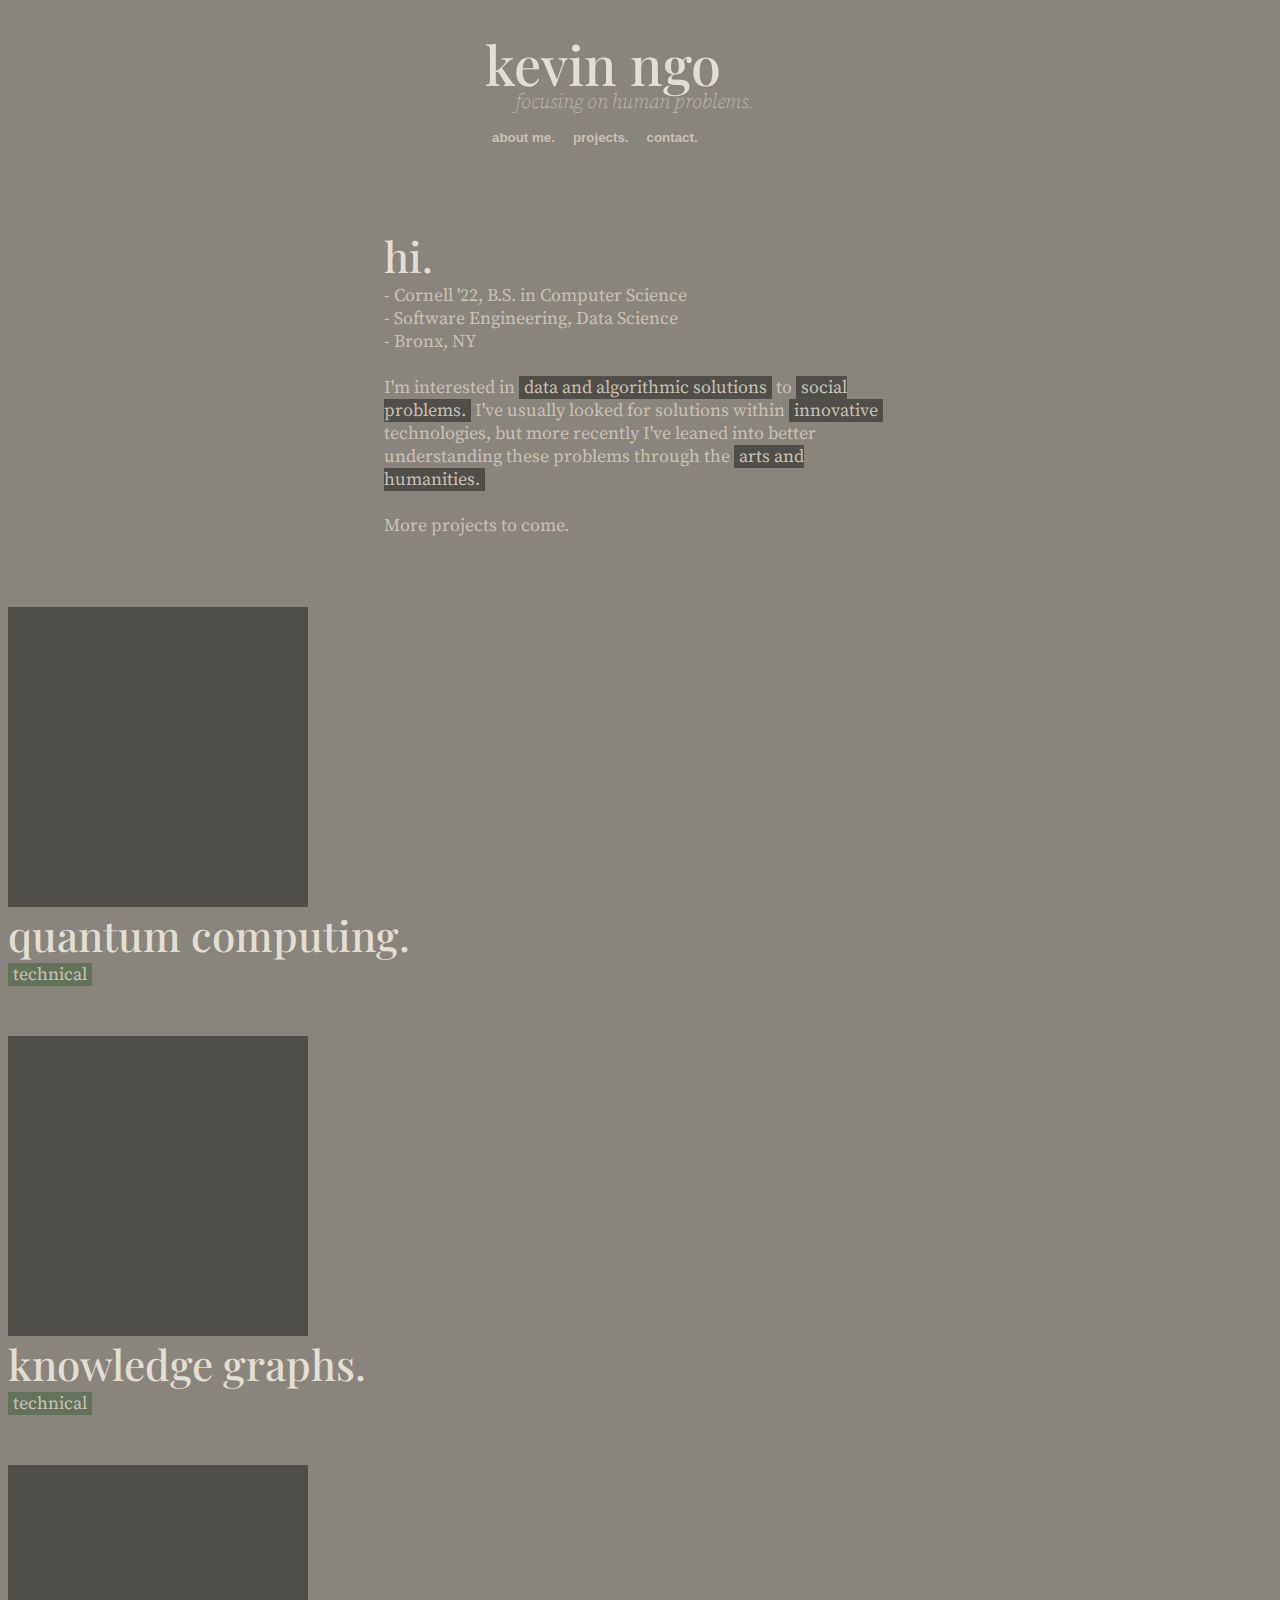
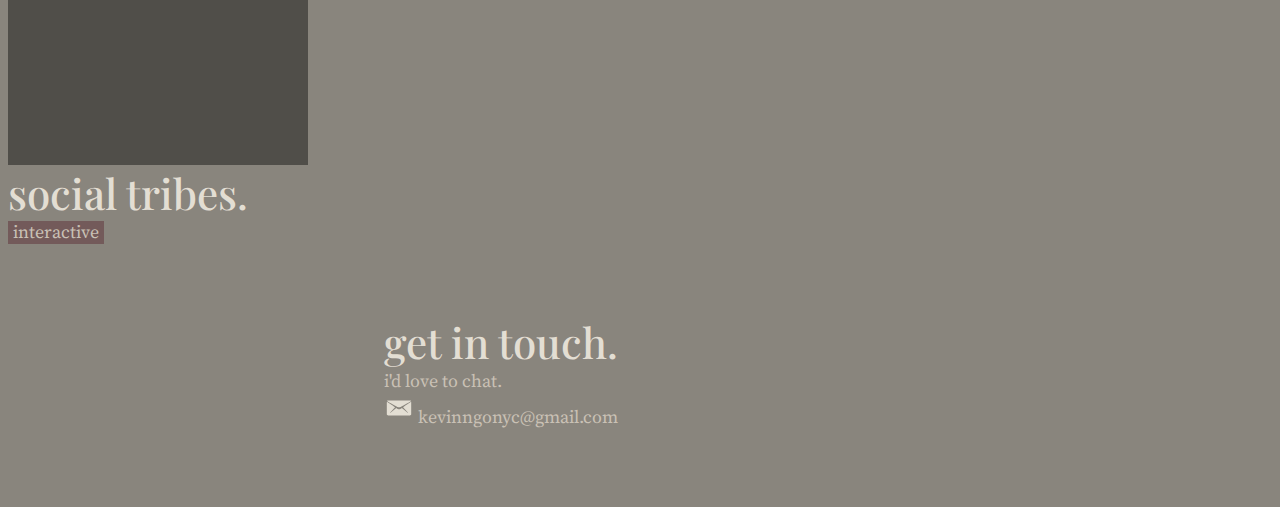
==== index.html @ d36258da "formatting" ====
<!DOCTYPE html>
<html>

<head>
  <title>kevin ngo</title>

  <link rel="apple-touch-icon" sizes="180x180" href="icons/apple-touch-icon.png">
  <link rel="icon" type="image/png" sizes="32x32" href="icons/favicon-32x32.png">
  <link rel="icon" type="image/png" sizes="16x16" href="icons/favicon-16x16.png">
  <link rel="manifest" href="site.webmanifest">
  <link rel="mask-icon" href="icons/safari-pinned-tab.svg" color="#5bbad5">
  <meta name="msapplication-TileColor" content="#da532c">
  <meta name="theme-color" content="#ffffff">
  <meta name="viewport" content="width=device-width, initial-scale=1">

  <link href="https://cdn.jsdelivr.net/npm/bootstrap@5.1.3/dist/css/bootstrap.min.css" rel="stylesheet" integrity="sha384-1BmE4kWBq78iYhFldvKuhfTAU6auU8tT94WrHftjDbrCEXSU1oBoqyl2QvZ6jIW3" crossorigin="anonymous">
  <link rel="stylesheet" href="css/style.css">
  

  <style>
    body {
      background-color: var(--bg-color);
      color: var(--body-color);
      font-family:body;
      font-size:18px;
    }

    #heading {
      font-family:heading;
      color: var(--heading-color);
      font-size:54px;
    }

    #subheading {
      font-family:subheading;
      color: var(--subheading-color);
      font-size:20px;
      position:relative;
      top:-10px;
      left:30px;
    }

    .title {
      font-family:heading;
      color: var(--heading-color);
      font-size:42px;
    }

    .nav-button {
      background-color: var(--bg-color);
      color: var(--body-color);
      padding:0px 7px;
      border:none;
      font-weight:bold;
    }

    .nav-button:hover {
      background-color: var(--body-color);
      color: var(--bg-color);
      border:none;
    }

    .home {
      margin:auto;
      width:310px;
      height:180px;
      padding: 20px;
    }

    .content {
      padding-left: 30px;
      padding-right: 30px;
      padding-bottom: 70px;
    }

    .emphasis {
      background-color: var(--shadow-color);
      padding: 0px 5px;
    }

    .technical {
      background-color: #63735a;
      padding: 0px 5px;
    }

    .interactive {
      background-color: #735a5a;
      padding: 0px 5px;
    }

    .project-img {
      height: 300px;
      width: 300px;
      background-color: var(--shadow-color);
    }

    .projects {
      padding-bottom: 20px;
    }

    .project {
      padding-bottom:50px;
    }

    @media screen and (min-width: 550px) {
      .content {
        margin:auto;
        width:512px;
      }
    }
  </style>
</head>

<body>
  <div class="home">
    <div id="heading"> kevin ngo </div>
    <div id="subheading">focusing on human problems.</div>
    <div>
      <button class="nav-button">about me.</button>
      <button class="nav-button">projects.</button>
      <button class="nav-button">contact.
    </div>
  </div>
  <div class="nav">
    
  </div>
  
  
  <div class="content">
    <div class="title">hi.</div>
    <div> 
      - Cornell '22, B.S. in Computer Science <br>
      - Software Engineering, Data Science <br>
      - Bronx, NY<br> <br>
      I'm interested in <span class="emphasis">data and algorithmic solutions</span> to 
      <span class="emphasis">social problems.</span> I've usually looked for solutions
      within <span class="emphasis">innovative</span> technologies, 
      but more recently I've leaned into better understanding these problems 
      through the <span class="emphasis">arts and humanities.</span> <br><br>
      More projects to come.<br>
    </div>
    </div>
  </div>

  <div class="container projects">
    <div class="row">
      <div class="col"> 
        <div class="project">
          <div class="project-img"></div>
          <div class="title">quantum computing.</div>
          <span class="technical">technical</span>
        </div>
      </div>
      <div class="col"> 
        <div class="project">
          <div class="project-img"></div>
          <div class="title">knowledge graphs.</div>
          <span class="technical">technical</span>
        </div>
      </div>
      <div class="col"> 
        <div class="project">
          <div class="project-img"></div>
          <div class="title">social tribes.</div>
          <span class="interactive">interactive</span>
        </div>
      </div>
    </div>
  </div>

  <div class="content">
    <div class="title">get in touch.</div>
    <div> 
      i'd love to chat. <br>
      <div class="email">
        <image width="30" height="30" src="icons/email_icon.svg"/>
        kevinngonyc@gmail.com
      </div>
    </div>
  </div>
  </div>  
</body>
</html>
---- css/style.css ----
:root{
  --heading-color: #E3DED3;
  --subheading-color: #D7D1C1;
  --body-color: #C9C1B5;
  --bg-color: #89857D;
  --shadow-color: #504E49;
}

@font-face {
  font-family: 'heading';
  src: url("./fonts/PlayfairDisplay-Medium.ttf");
}

@font-face {
  font-family: 'subheading';
  src: url("./fonts/SourceSerifPro-ExtraLightItalic.ttf");
}

@font-face {
  font-family: 'body';
  font-weight: bold;
  src: url("./fonts/SourceSerifPro-SemiBold.ttf");
}

@font-face {
  font-family: 'body';
  src: url("./fonts/SourceSerifPro-Regular.ttf");
}
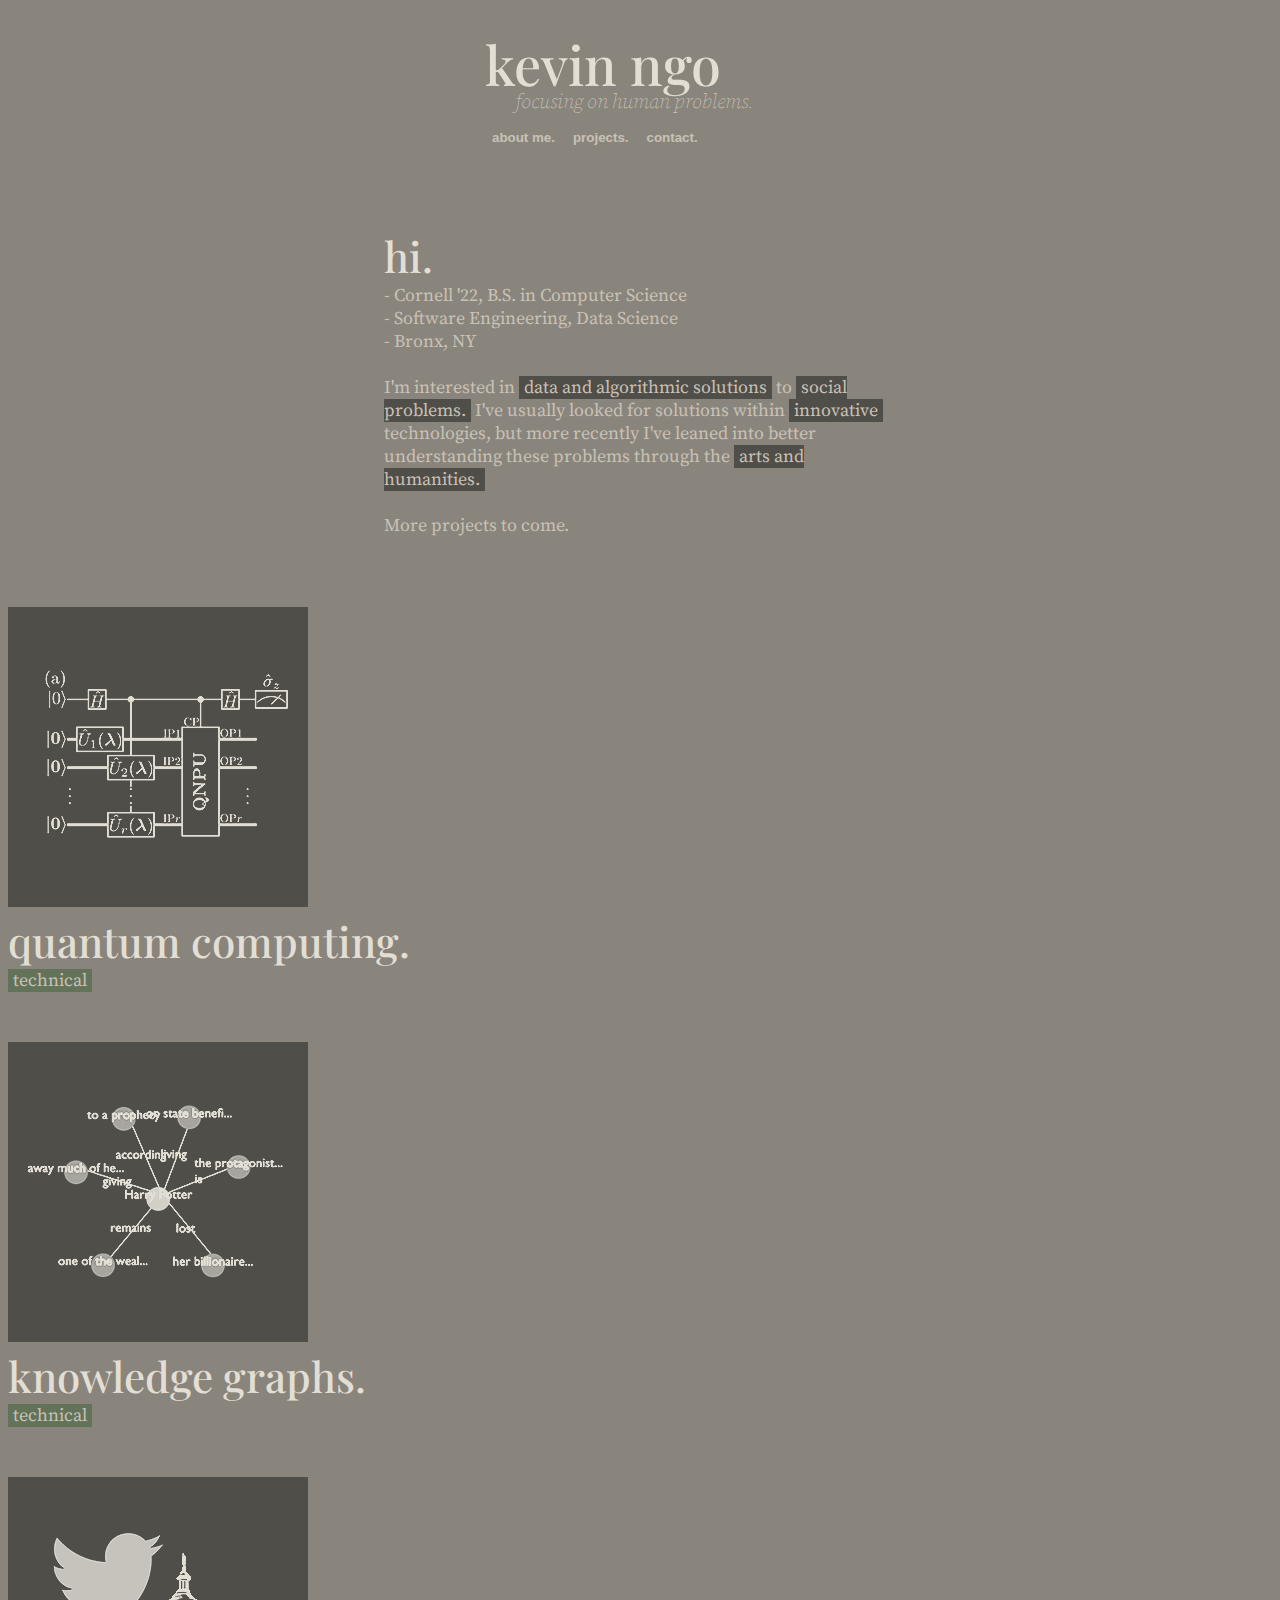
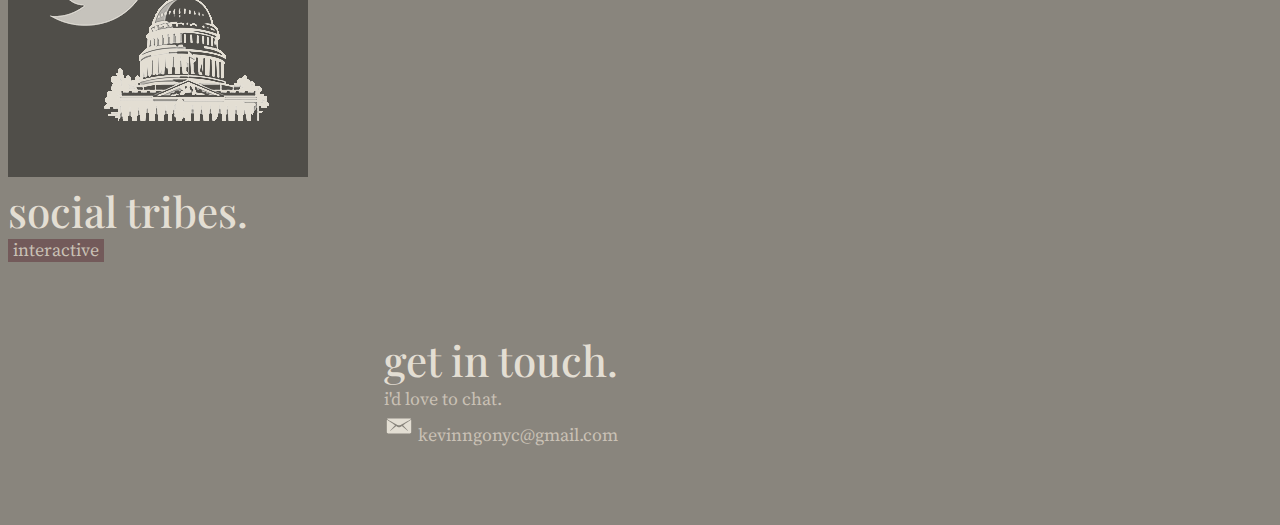
==== commit d6034f16: "images" ====
--- a/index.html
+++ b/index.html
@@ -100,6 +100,7 @@
 
     .project {
       padding-bottom:50px;
+      cursor:pointer;
     }
 
     @media screen and (min-width: 550px) {
@@ -145,22 +146,22 @@
   <div class="container projects">
     <div class="row">
       <div class="col"> 
-        <div class="project">
-          <div class="project-img"></div>
+        <div class="project" onclick="window.location='projects/qc/pde.html'">
+          <img class="project-img" src="project-imgs/qc.png"></img>
           <div class="title">quantum computing.</div>
           <span class="technical">technical</span>
         </div>
       </div>
       <div class="col"> 
-        <div class="project">
-          <div class="project-img"></div>
+        <div class="project" onclick="window.location='projects/knowledge-graphs/writeup.html'">
+          <img class="project-img" src="project-imgs/kg.png"></img>
           <div class="title">knowledge graphs.</div>
           <span class="technical">technical</span>
         </div>
       </div>
       <div class="col"> 
-        <div class="project">
-          <div class="project-img"></div>
+        <div class="project" onclick="window.location='projects/social-tribes/home.html'">
+          <img class="project-img" src="project-imgs/st.png"></img>
           <div class="title">social tribes.</div>
           <span class="interactive">interactive</span>
         </div>
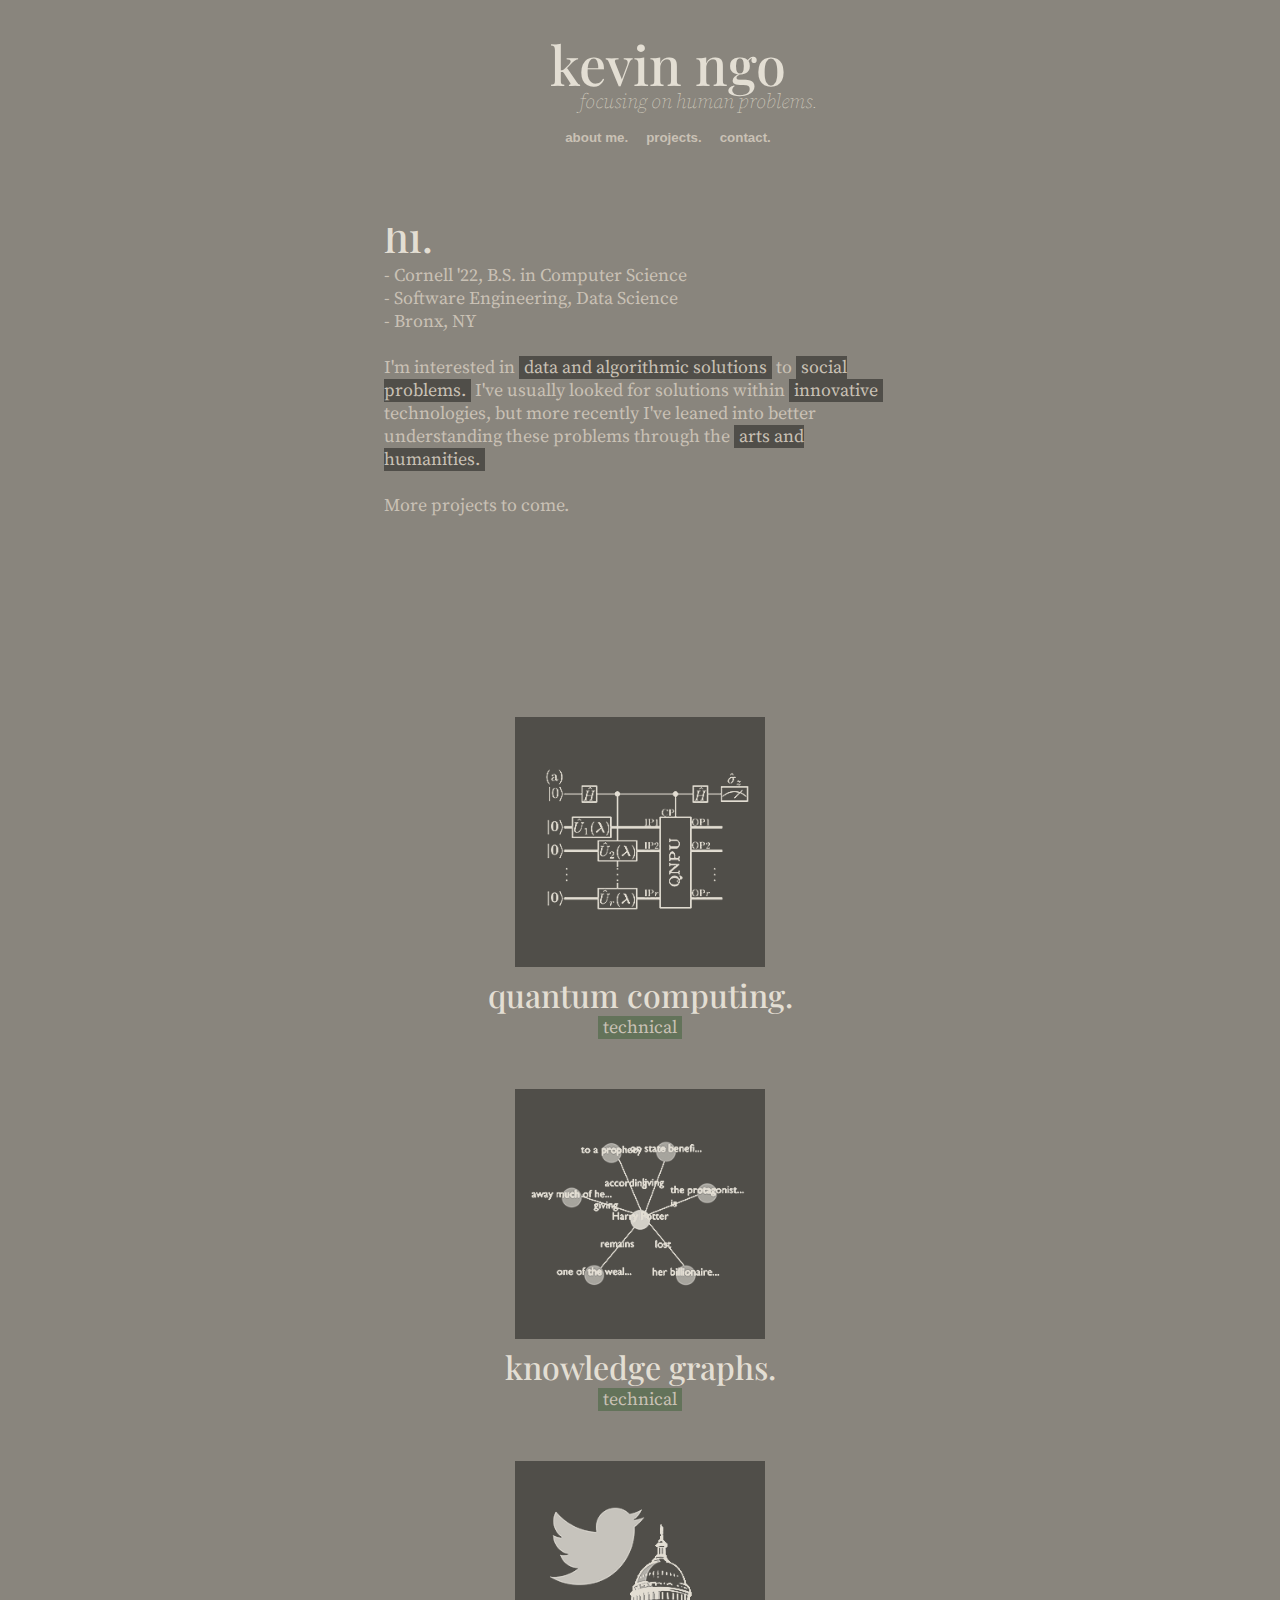
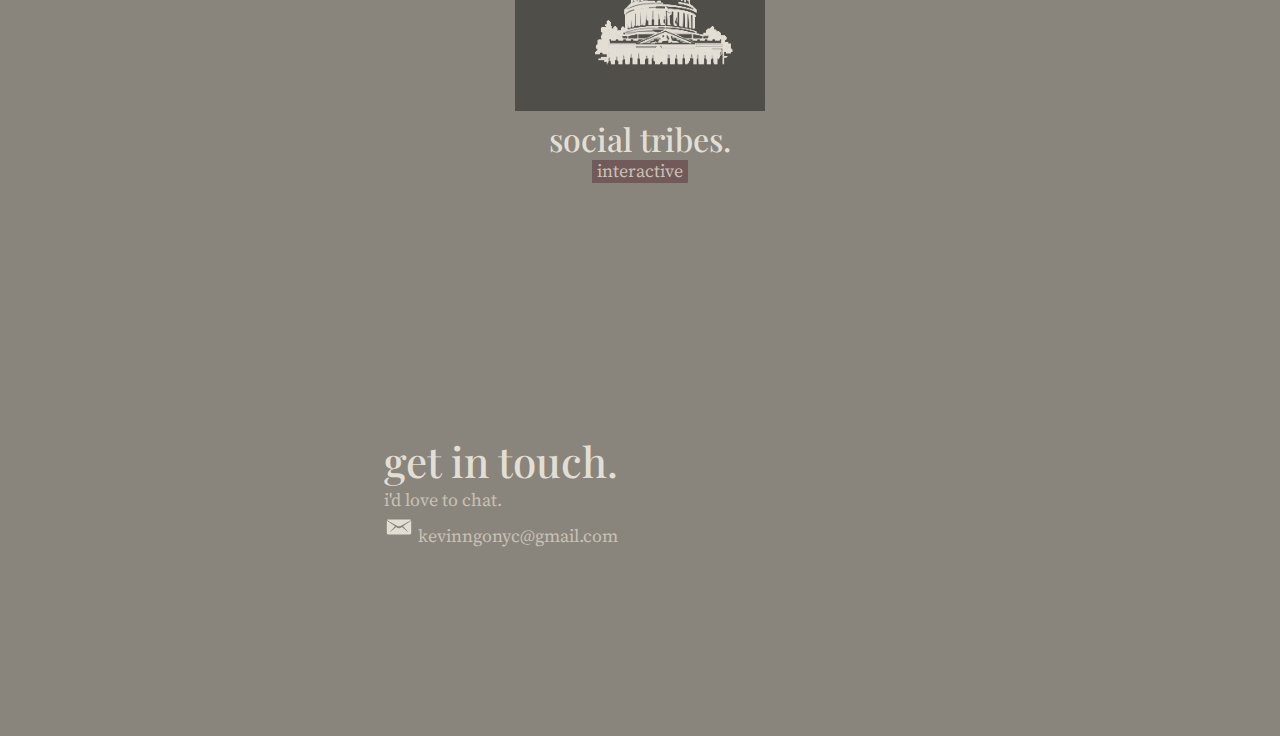
==== commit e338460e: "button scrolling" ====
--- a/index.html
+++ b/index.html
@@ -46,6 +46,12 @@
       font-size:42px;
     }
 
+    .project-title {
+      font-family:heading;
+      color: var(--heading-color);
+      font-size:32px;
+    }
+
     .nav-button {
       background-color: var(--bg-color);
       color: var(--body-color);
@@ -61,16 +67,18 @@
     }
 
     .home {
-      margin:auto;
-      width:310px;
+      text-align:center;
+      width:100%;
       height:180px;
       padding: 20px;
+      position:fixed;
+      background-color: var(--bg-color);
     }
 
     .content {
       padding-left: 30px;
       padding-right: 30px;
-      padding-bottom: 70px;
+      padding-top: 200px;
     }
 
     .emphasis {
@@ -89,18 +97,23 @@
     }
 
     .project-img {
-      height: 300px;
-      width: 300px;
+      height: 250px;
+      width: 250px;
       background-color: var(--shadow-color);
     }
 
     .projects {
-      padding-bottom: 20px;
+      padding-top: 200px;
     }
 
     .project {
+      cursor:pointer;
+      text-align:center;
       padding-bottom:50px;
-      cursor:pointer;
+    }
+
+    #contact {
+      padding-bottom:180px;
     }
 
     @media screen and (min-width: 550px) {
@@ -117,9 +130,9 @@
     <div id="heading"> kevin ngo </div>
     <div id="subheading">focusing on human problems.</div>
     <div>
-      <button class="nav-button">about me.</button>
-      <button class="nav-button">projects.</button>
-      <button class="nav-button">contact.
+      <button class="nav-button" onclick="document.getElementById('aboutme').scrollIntoView();">about me.</button>
+      <button class="nav-button" onclick="document.getElementById('projects').scrollIntoView();">projects.</button>
+      <button class="nav-button" onclick="document.getElementById('contact').scrollIntoView();">contact.
     </div>
   </div>
   <div class="nav">
@@ -127,7 +140,7 @@
   </div>
   
   
-  <div class="content">
+  <div class="content" id="aboutme">
     <div class="title">hi.</div>
     <div> 
       - Cornell '22, B.S. in Computer Science <br>
@@ -143,33 +156,33 @@
     </div>
   </div>
 
-  <div class="container projects">
+  <div class="container projects" id="projects">
     <div class="row">
       <div class="col"> 
         <div class="project" onclick="window.location='projects/qc/pde.html'">
           <img class="project-img" src="project-imgs/qc.png"></img>
-          <div class="title">quantum computing.</div>
+          <div class="project-title">quantum computing.</div>
           <span class="technical">technical</span>
         </div>
       </div>
       <div class="col"> 
         <div class="project" onclick="window.location='projects/knowledge-graphs/writeup.html'">
           <img class="project-img" src="project-imgs/kg.png"></img>
-          <div class="title">knowledge graphs.</div>
+          <div class="project-title">knowledge graphs.</div>
           <span class="technical">technical</span>
         </div>
       </div>
       <div class="col"> 
         <div class="project" onclick="window.location='projects/social-tribes/home.html'">
           <img class="project-img" src="project-imgs/st.png"></img>
-          <div class="title">social tribes.</div>
+          <div class="project-title">social tribes.</div>
           <span class="interactive">interactive</span>
         </div>
       </div>
     </div>
   </div>
 
-  <div class="content">
+  <div class="content" id="contact">
     <div class="title">get in touch.</div>
     <div> 
       i'd love to chat. <br>
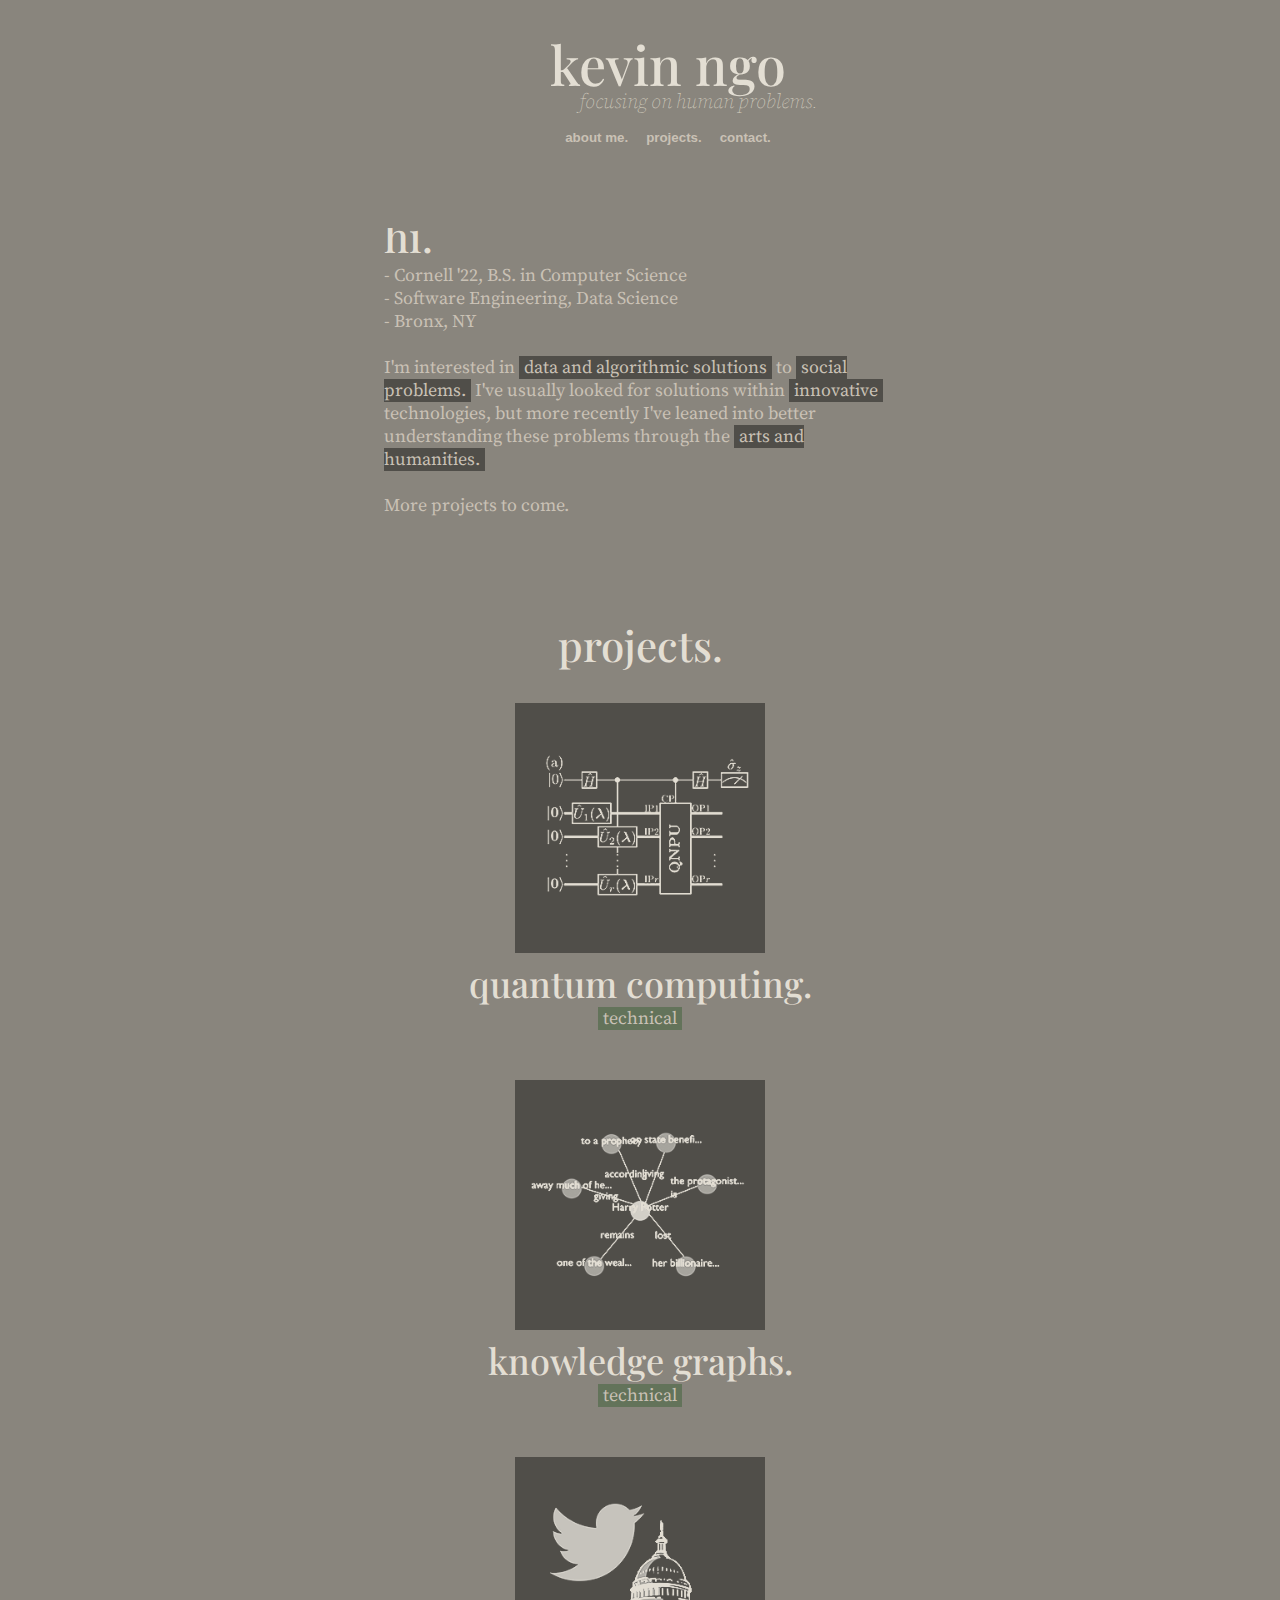
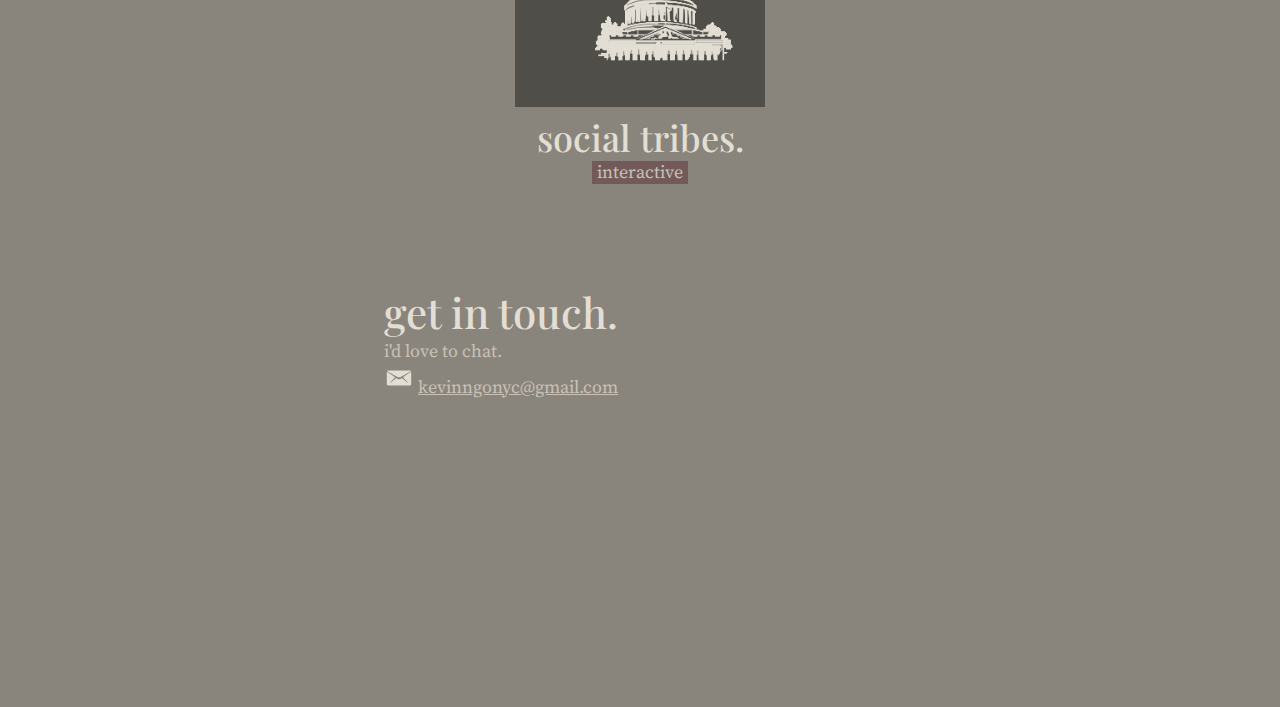
==== commit 0661d98c: "scroll fades, pdf change" ====
--- a/index.html
+++ b/index.html
@@ -15,6 +15,10 @@
 
   <link href="https://cdn.jsdelivr.net/npm/bootstrap@5.1.3/dist/css/bootstrap.min.css" rel="stylesheet" integrity="sha384-1BmE4kWBq78iYhFldvKuhfTAU6auU8tT94WrHftjDbrCEXSU1oBoqyl2QvZ6jIW3" crossorigin="anonymous">
   <link rel="stylesheet" href="css/style.css">
+  <script
+  src="https://code.jquery.com/jquery-3.6.0.min.js"
+  integrity="sha256-/xUj+3OJU5yExlq6GSYGSHk7tPXikynS7ogEvDej/m4="
+  crossorigin="anonymous"></script>
   
 
   <style>
@@ -49,7 +53,7 @@
     .project-title {
       font-family:heading;
       color: var(--heading-color);
-      font-size:32px;
+      font-size:36px;
     }
 
     .nav-button {
@@ -73,12 +77,13 @@
       padding: 20px;
       position:fixed;
       background-color: var(--bg-color);
+      z-index: 999;
     }
 
     .content {
       padding-left: 30px;
       padding-right: 30px;
-      padding-top: 200px;
+      padding-bottom: 100px;
     }
 
     .emphasis {
@@ -103,7 +108,7 @@
     }
 
     .projects {
-      padding-top: 200px;
+      padding-bottom:50px;
     }
 
     .project {
@@ -112,8 +117,12 @@
       padding-bottom:50px;
     }
 
+    #aboutme {
+      padding-top:200px;
+    }
+
     #contact {
-      padding-bottom:180px;
+      padding-bottom:300px;
     }
 
     @media screen and (min-width: 550px) {
@@ -122,7 +131,45 @@
         width:512px;
       }
     }
+
+    a:link {
+      color: var(--body-color);
+    }
+
+    a:hover {
+      color: var(--subheading-color);
+    }
+
+    .project-center {
+      text-align:center;
+      padding-bottom: 30px;
+    }
   </style>
+
+  <script>
+    function getScrollCoords(elem) {
+      var top = document.getElementById(elem).offsetTop;
+      console.log(top - 200);
+      return top - 200;
+    }
+
+    function getBottomCoords(elem) {
+      id = '#' + elem;
+      var top = $(id).offset().top;
+      var height = $(id).height();
+      console.log(top + height);
+      return top + height;
+    }
+
+    $(window).scroll(function(){
+      $("#aboutme").css("opacity", 1 - $(window).scrollTop() / $('#aboutme').height());
+    });
+
+    $(window).scroll(function(){
+      $("#projects").css("opacity", 1 - ($(window).scrollTop() - getBottomCoords('projects') +500) / 200);
+    });
+  </script>
+
 </head>
 
 <body>
@@ -130,9 +177,9 @@
     <div id="heading"> kevin ngo </div>
     <div id="subheading">focusing on human problems.</div>
     <div>
-      <button class="nav-button" onclick="document.getElementById('aboutme').scrollIntoView();">about me.</button>
-      <button class="nav-button" onclick="document.getElementById('projects').scrollIntoView();">projects.</button>
-      <button class="nav-button" onclick="document.getElementById('contact').scrollIntoView();">contact.
+      <button class="nav-button" onclick="window.scrollTo({top: 0, behavior:'smooth'});">about me.</button>
+      <button class="nav-button" onclick="window.scrollTo({top: getScrollCoords('projects'), behavior:'smooth'});">projects.</button>
+      <button class="nav-button" onclick="window.scrollTo({top: getScrollCoords('contact'), behavior:'smooth'});">contact.
     </div>
   </div>
   <div class="nav">
@@ -157,19 +204,20 @@
   </div>
 
   <div class="container projects" id="projects">
+    <div class="title project-center">projects.</div>
     <div class="row">
       <div class="col"> 
-        <div class="project" onclick="window.location='projects/qc/pde.html'">
+        <div class="project" onclick="window.location='projects/qc/writeup.pdf'">
           <img class="project-img" src="project-imgs/qc.png"></img>
           <div class="project-title">quantum computing.</div>
-          <span class="technical">technical</span>
+          <span class="technical">technical</span><br>
         </div>
       </div>
       <div class="col"> 
-        <div class="project" onclick="window.location='projects/knowledge-graphs/writeup.html'">
+        <div class="project" onclick="window.location='projects/knowledge-graphs/writeup.pdf'">
           <img class="project-img" src="project-imgs/kg.png"></img>
           <div class="project-title">knowledge graphs.</div>
-          <span class="technical">technical</span>
+          <span class="technical">technical</span> <br>
         </div>
       </div>
       <div class="col"> 
@@ -188,10 +236,13 @@
       i'd love to chat. <br>
       <div class="email">
         <image width="30" height="30" src="icons/email_icon.svg"/>
-        kevinngonyc@gmail.com
+        <a href = "mailto: kevinngonyc@gmail.com">kevinngonyc@gmail.com</a>
       </div>
     </div>
   </div>
   </div>  
 </body>
+
+
+
 </html>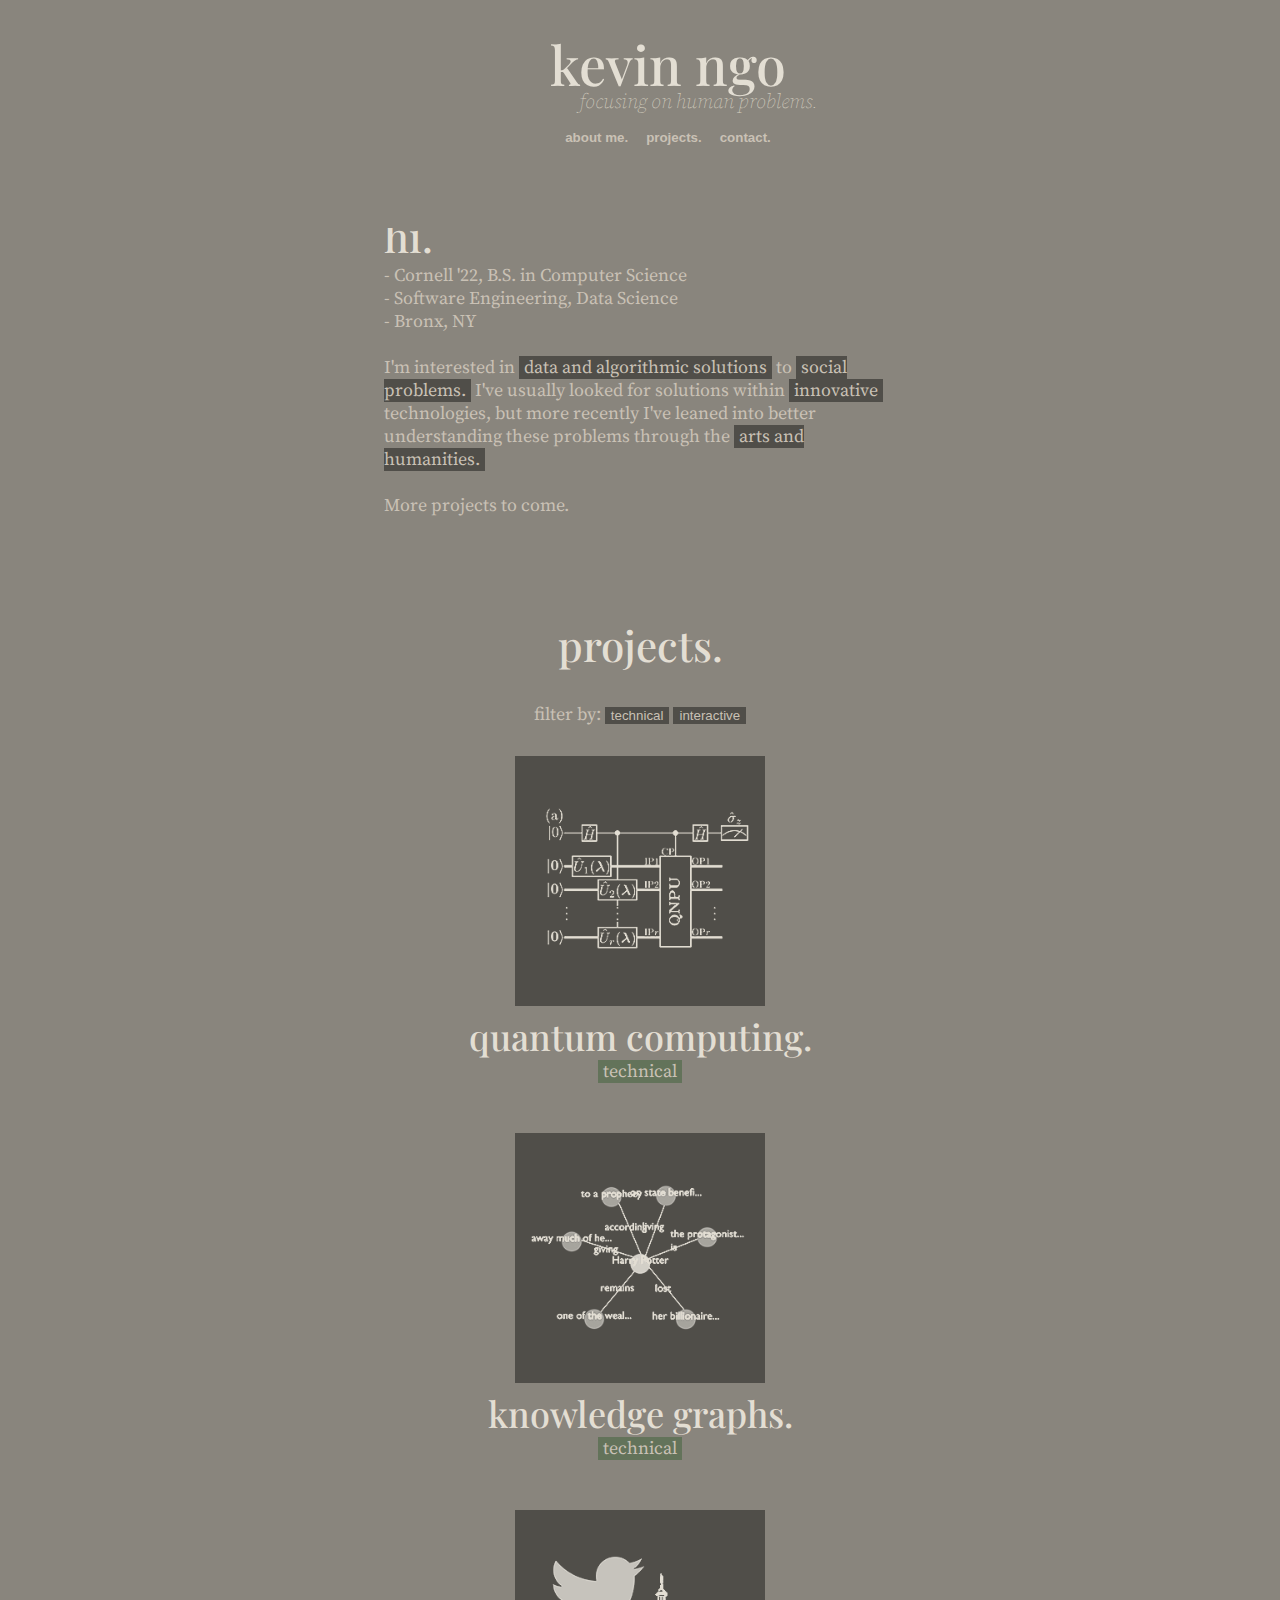
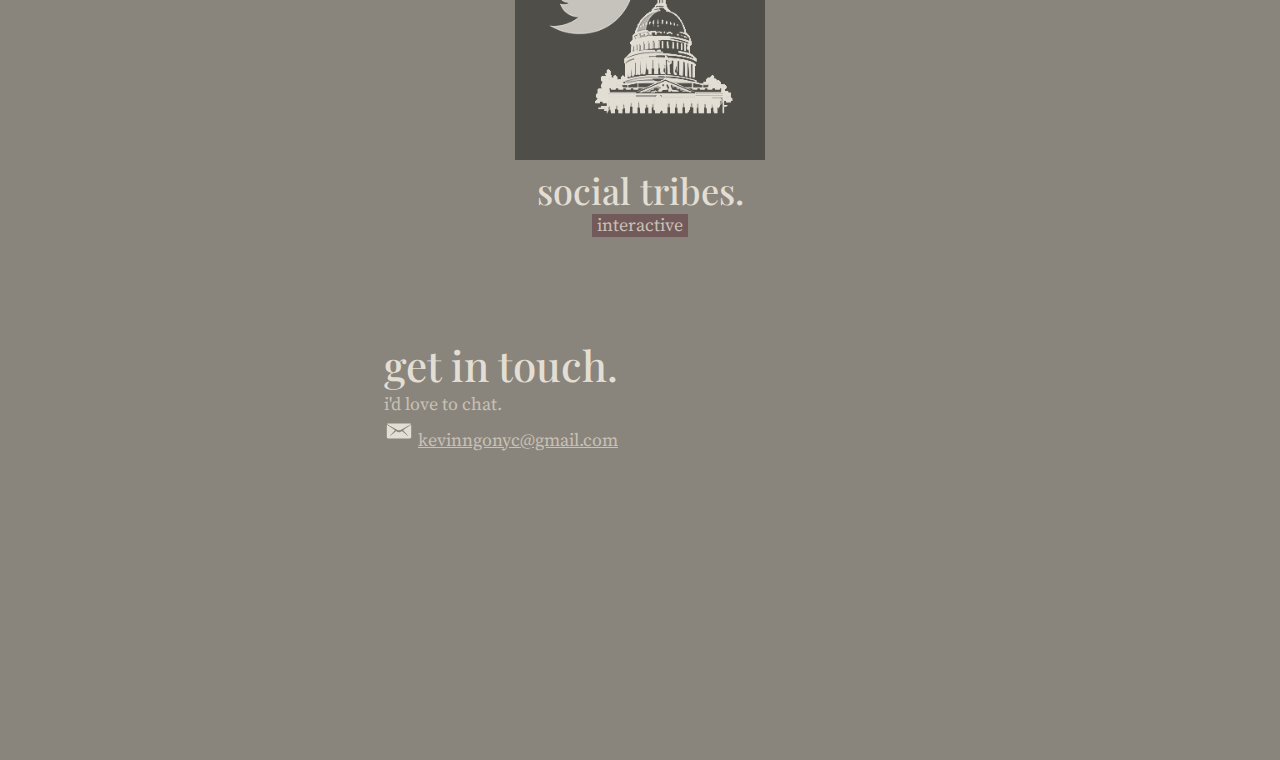
==== commit 9a822560: "label buttons" ====
--- a/index.html
+++ b/index.html
@@ -91,14 +91,26 @@
       padding: 0px 5px;
     }
 
-    .technical {
-      background-color: #63735a;
+    .technical-label {
+      background-color: var(--technical-color);
       padding: 0px 5px;
     }
 
-    .interactive {
-      background-color: #735a5a;
+    .interactive-label {
+      background-color: var(--interactive-color);
       padding: 0px 5px;
+    }
+
+    .technical-button {
+      background-color: var(--shadow-color);
+      color: var(--body-color);
+      border:none;
+    }
+
+    .interactive-button {
+      background-color: var(--shadow-color);
+      color: var(--body-color);
+      border:none;
     }
 
     .project-img {
@@ -149,7 +161,6 @@
   <script>
     function getScrollCoords(elem) {
       var top = document.getElementById(elem).offsetTop;
-      console.log(top - 200);
       return top - 200;
     }
 
@@ -157,7 +168,6 @@
       id = '#' + elem;
       var top = $(id).offset().top;
       var height = $(id).height();
-      console.log(top + height);
       return top + height;
     }
 
@@ -168,6 +178,47 @@
     $(window).scroll(function(){
       $("#projects").css("opacity", 1 - ($(window).scrollTop() - getBottomCoords('projects') +500) / 200);
     });
+
+    var no_labels = true;
+    var technical = false;
+    var interactive = false;
+
+    function showLabels() {
+      
+      if (!technical && !interactive) {
+        no_labels = true;
+      } else {
+        no_labels = false;
+      }
+
+      $(".project-col").hide();
+
+      if (no_labels) {
+        $(".project-col").show(500);
+      }
+      if (technical) {
+        $(".technical").show(500);
+        $(".technical-button").css("background-color", "var(--technical-color)");
+      } else {
+        $(".technical-button").css("background-color", "var(--shadow-color)");
+      }
+      if (interactive) {
+        $(".interactive").show(500);
+        $(".interactive-button").css("background-color", "var(--interactive-color)");
+      } else {
+        $(".interactive-button").css("background-color", "var(--shadow-color)");
+      }
+    }
+
+    function showTechnical() {
+      technical = !technical;
+      showLabels();
+    }
+
+    function showInteractive() {
+      interactive = !interactive;
+      showLabels();
+    }
   </script>
 
 </head>
@@ -205,26 +256,31 @@
 
   <div class="container projects" id="projects">
     <div class="title project-center">projects.</div>
+    <div class="project-center">
+      filter by: 
+      <button class="technical-button" onclick="showTechnical()">technical</button>  
+      <button class="interactive-button" onclick="showInteractive()">interactive</button>
+    </div>
     <div class="row">
-      <div class="col"> 
+      <div class="col project-col technical"> 
         <div class="project" onclick="window.location='projects/qc/writeup.pdf'">
           <img class="project-img" src="project-imgs/qc.png"></img>
           <div class="project-title">quantum computing.</div>
-          <span class="technical">technical</span><br>
+          <span class="technical-label">technical</span><br>
         </div>
       </div>
-      <div class="col"> 
+      <div class="col project-col technical"> 
         <div class="project" onclick="window.location='projects/knowledge-graphs/writeup.pdf'">
           <img class="project-img" src="project-imgs/kg.png"></img>
           <div class="project-title">knowledge graphs.</div>
-          <span class="technical">technical</span> <br>
+          <span class="technical-label">technical</span> <br>
         </div>
       </div>
-      <div class="col"> 
+      <div class="col project-col interactive"> 
         <div class="project" onclick="window.location='projects/social-tribes/home.html'">
           <img class="project-img" src="project-imgs/st.png"></img>
           <div class="project-title">social tribes.</div>
-          <span class="interactive">interactive</span>
+          <span class="interactive-label">interactive</span>
         </div>
       </div>
     </div>
--- a/css/style.css
+++ b/css/style.css
@@ -4,6 +4,8 @@
   --body-color: #C9C1B5;
   --bg-color: #89857D;
   --shadow-color: #504E49;
+  --technical-color: #63735a;
+  --interactive-color: #735a5a;
 }
 
 @font-face {
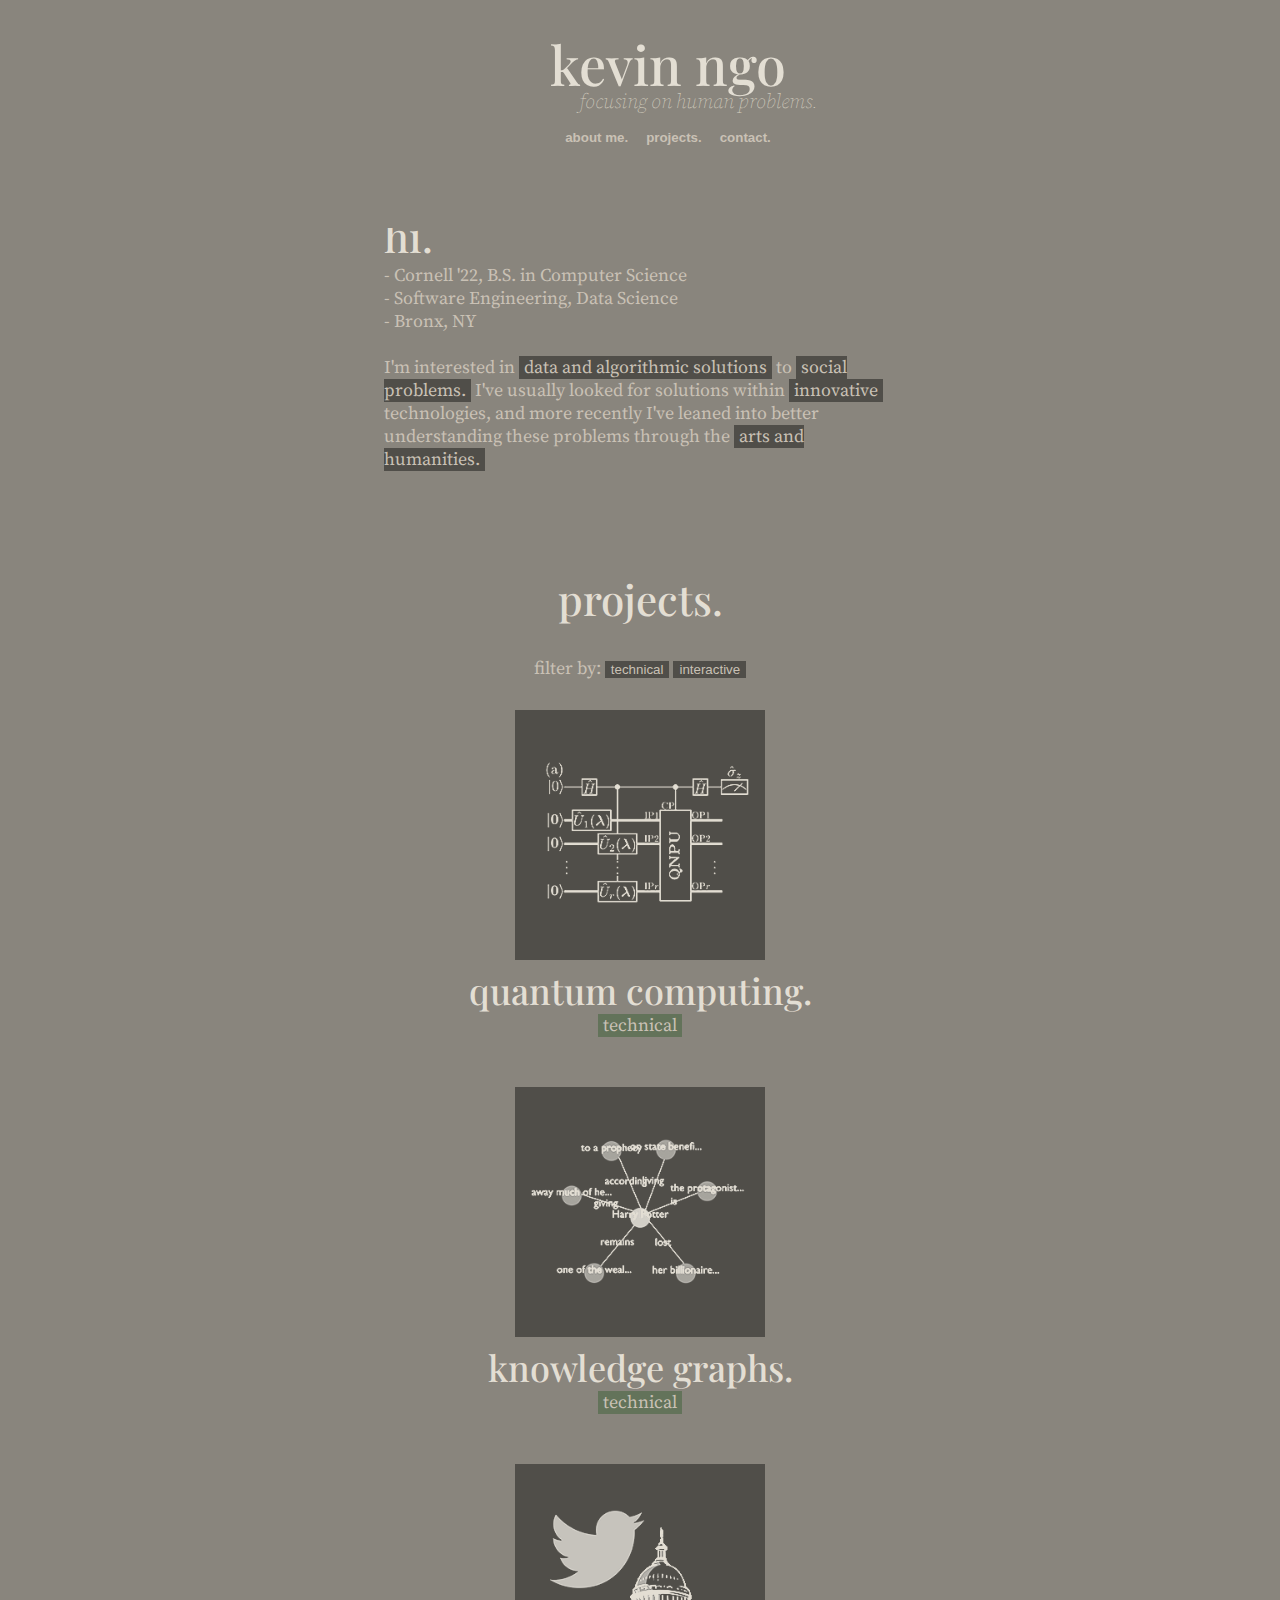
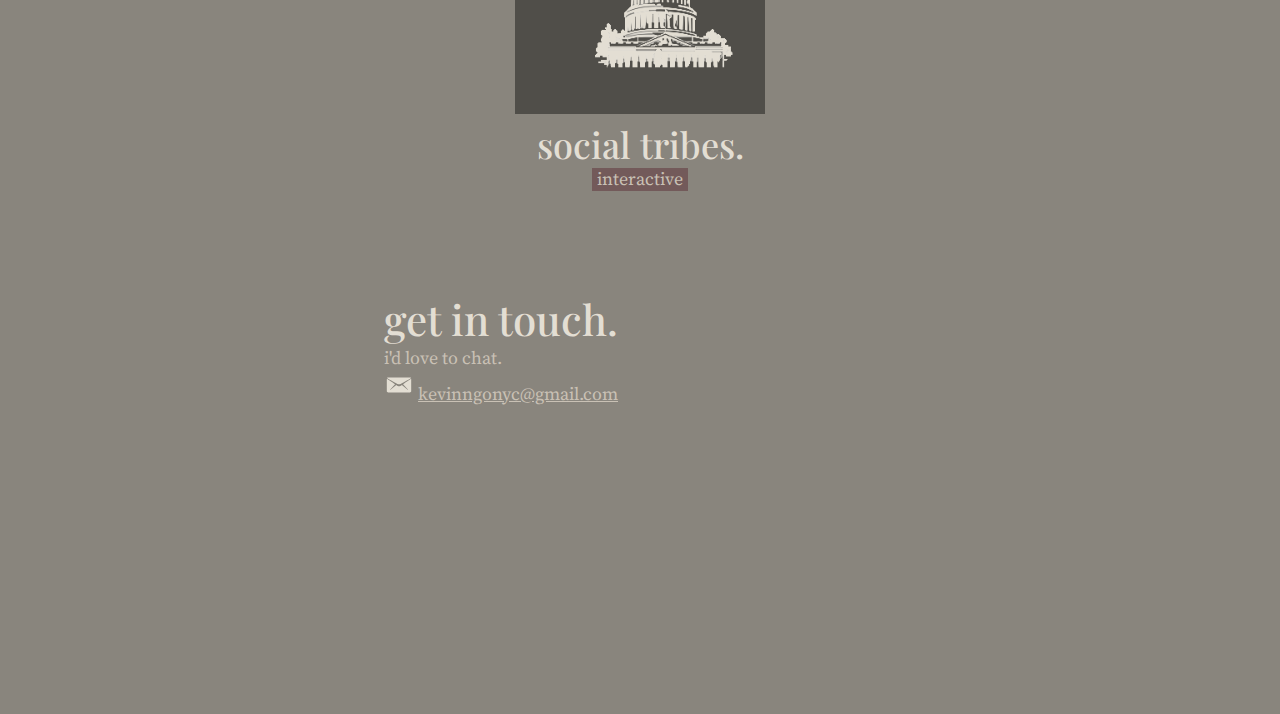
==== commit 3485bce7: "Update index.html" ====
--- a/index.html
+++ b/index.html
@@ -247,9 +247,8 @@
       I'm interested in <span class="emphasis">data and algorithmic solutions</span> to 
       <span class="emphasis">social problems.</span> I've usually looked for solutions
       within <span class="emphasis">innovative</span> technologies, 
-      but more recently I've leaned into better understanding these problems 
-      through the <span class="emphasis">arts and humanities.</span> <br><br>
-      More projects to come.<br>
+      and more recently I've leaned into better understanding these problems 
+      through the <span class="emphasis">arts and humanities.</span> <br>
     </div>
     </div>
   </div>
@@ -301,4 +300,4 @@
 
 
 
-</html>+</html>
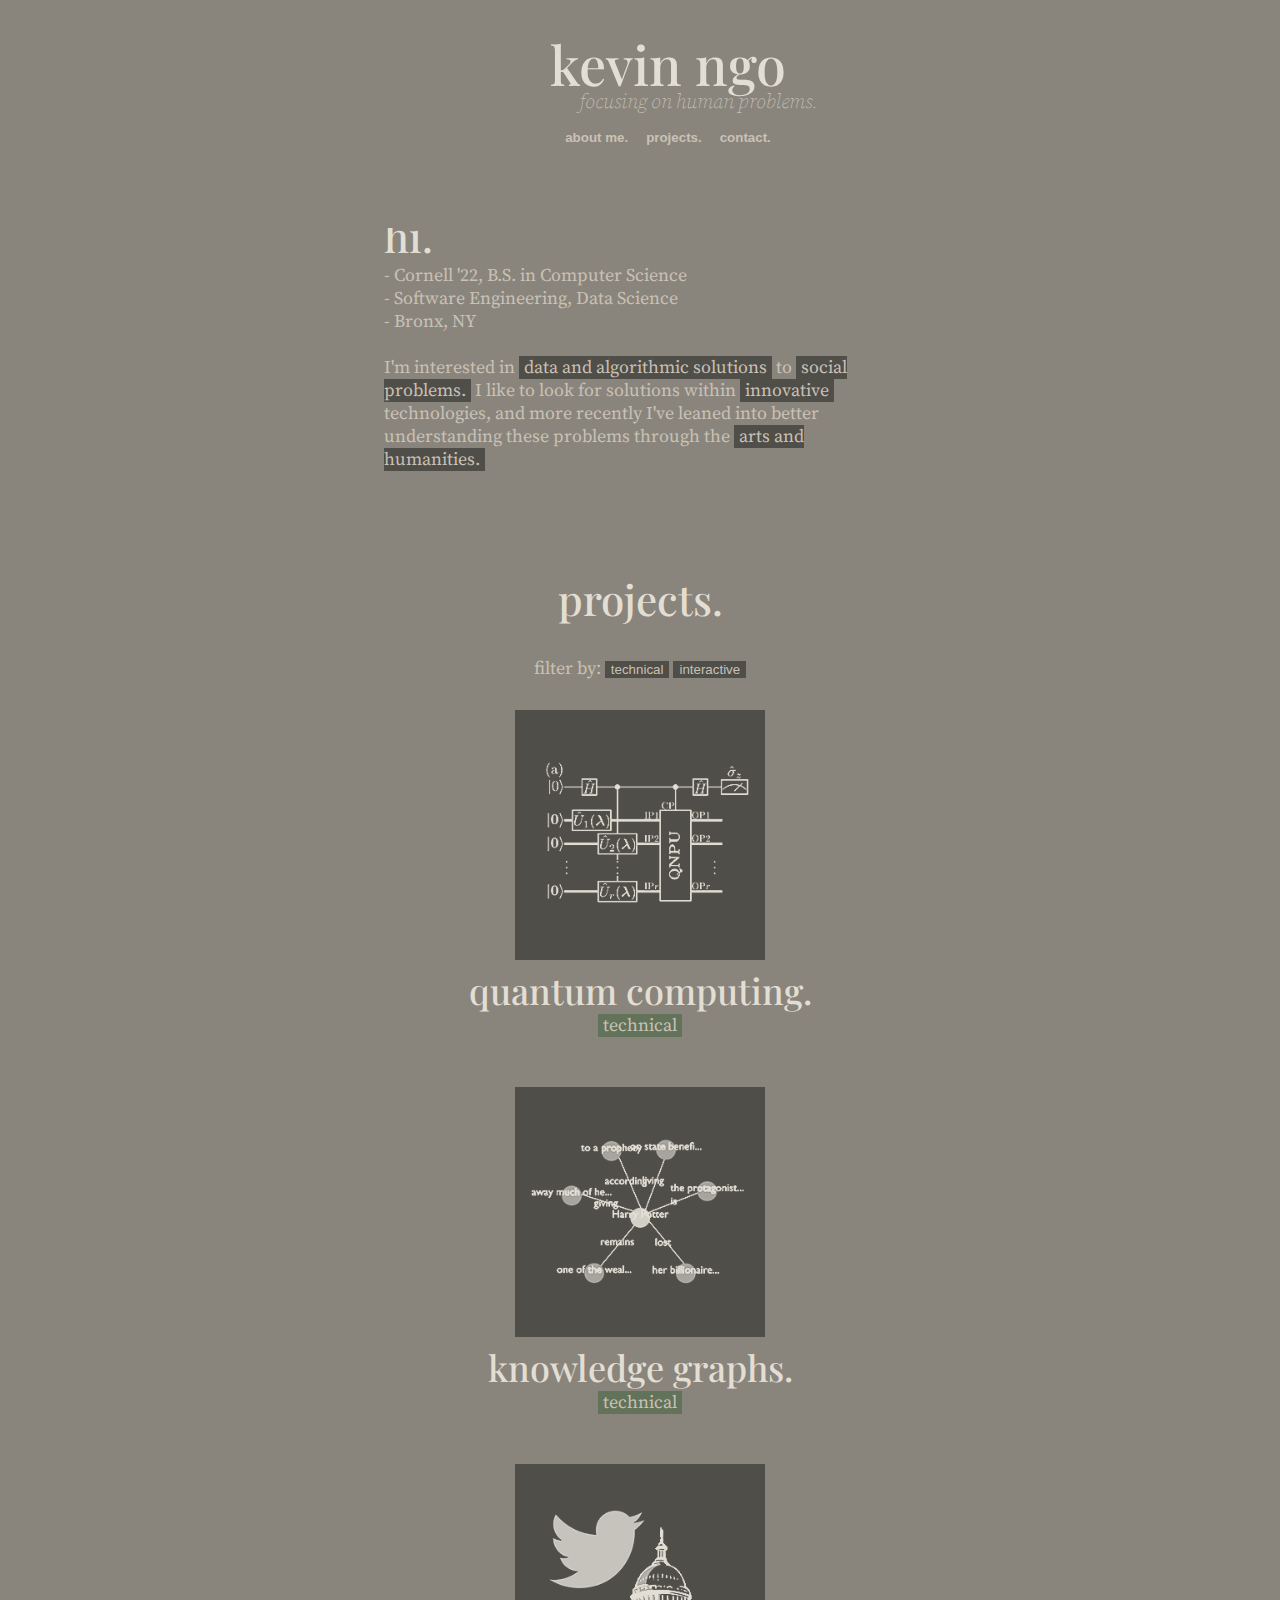
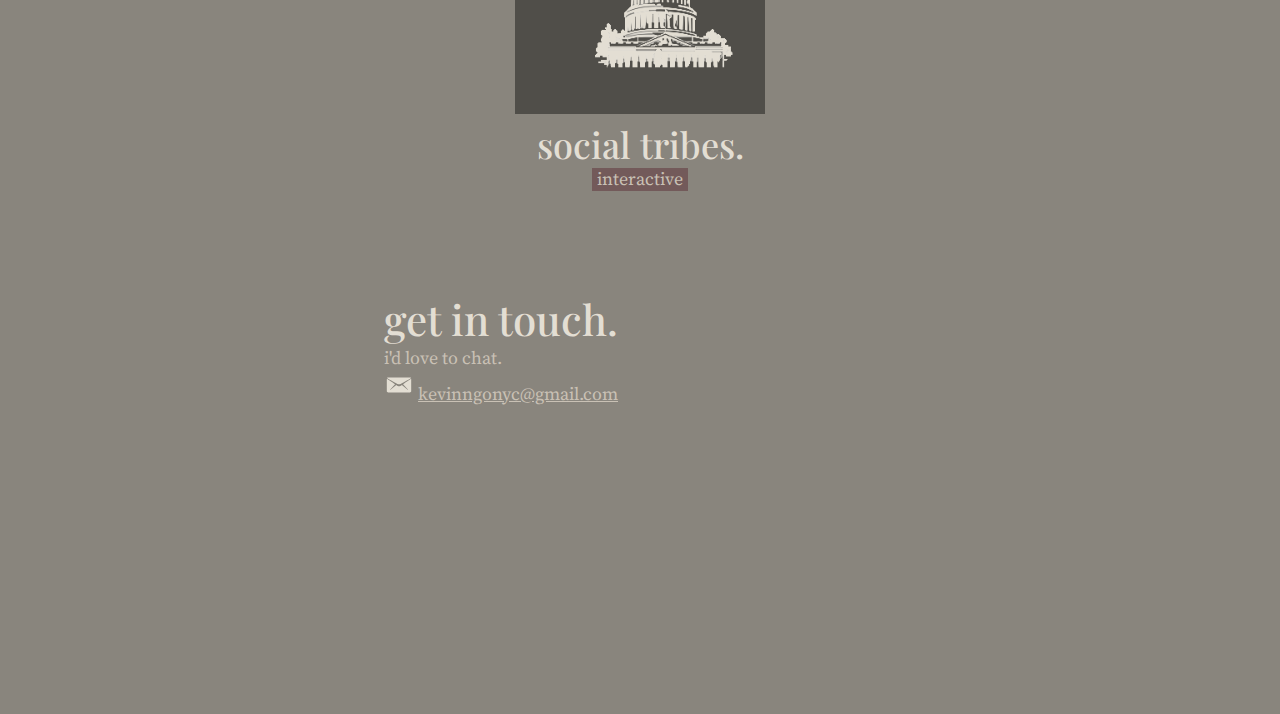
==== commit 63862d9a: "Update index.html" ====
--- a/index.html
+++ b/index.html
@@ -245,7 +245,7 @@
       - Software Engineering, Data Science <br>
       - Bronx, NY<br> <br>
       I'm interested in <span class="emphasis">data and algorithmic solutions</span> to 
-      <span class="emphasis">social problems.</span> I've usually looked for solutions
+      <span class="emphasis">social problems.</span> I like to look for solutions
       within <span class="emphasis">innovative</span> technologies, 
       and more recently I've leaned into better understanding these problems 
       through the <span class="emphasis">arts and humanities.</span> <br>
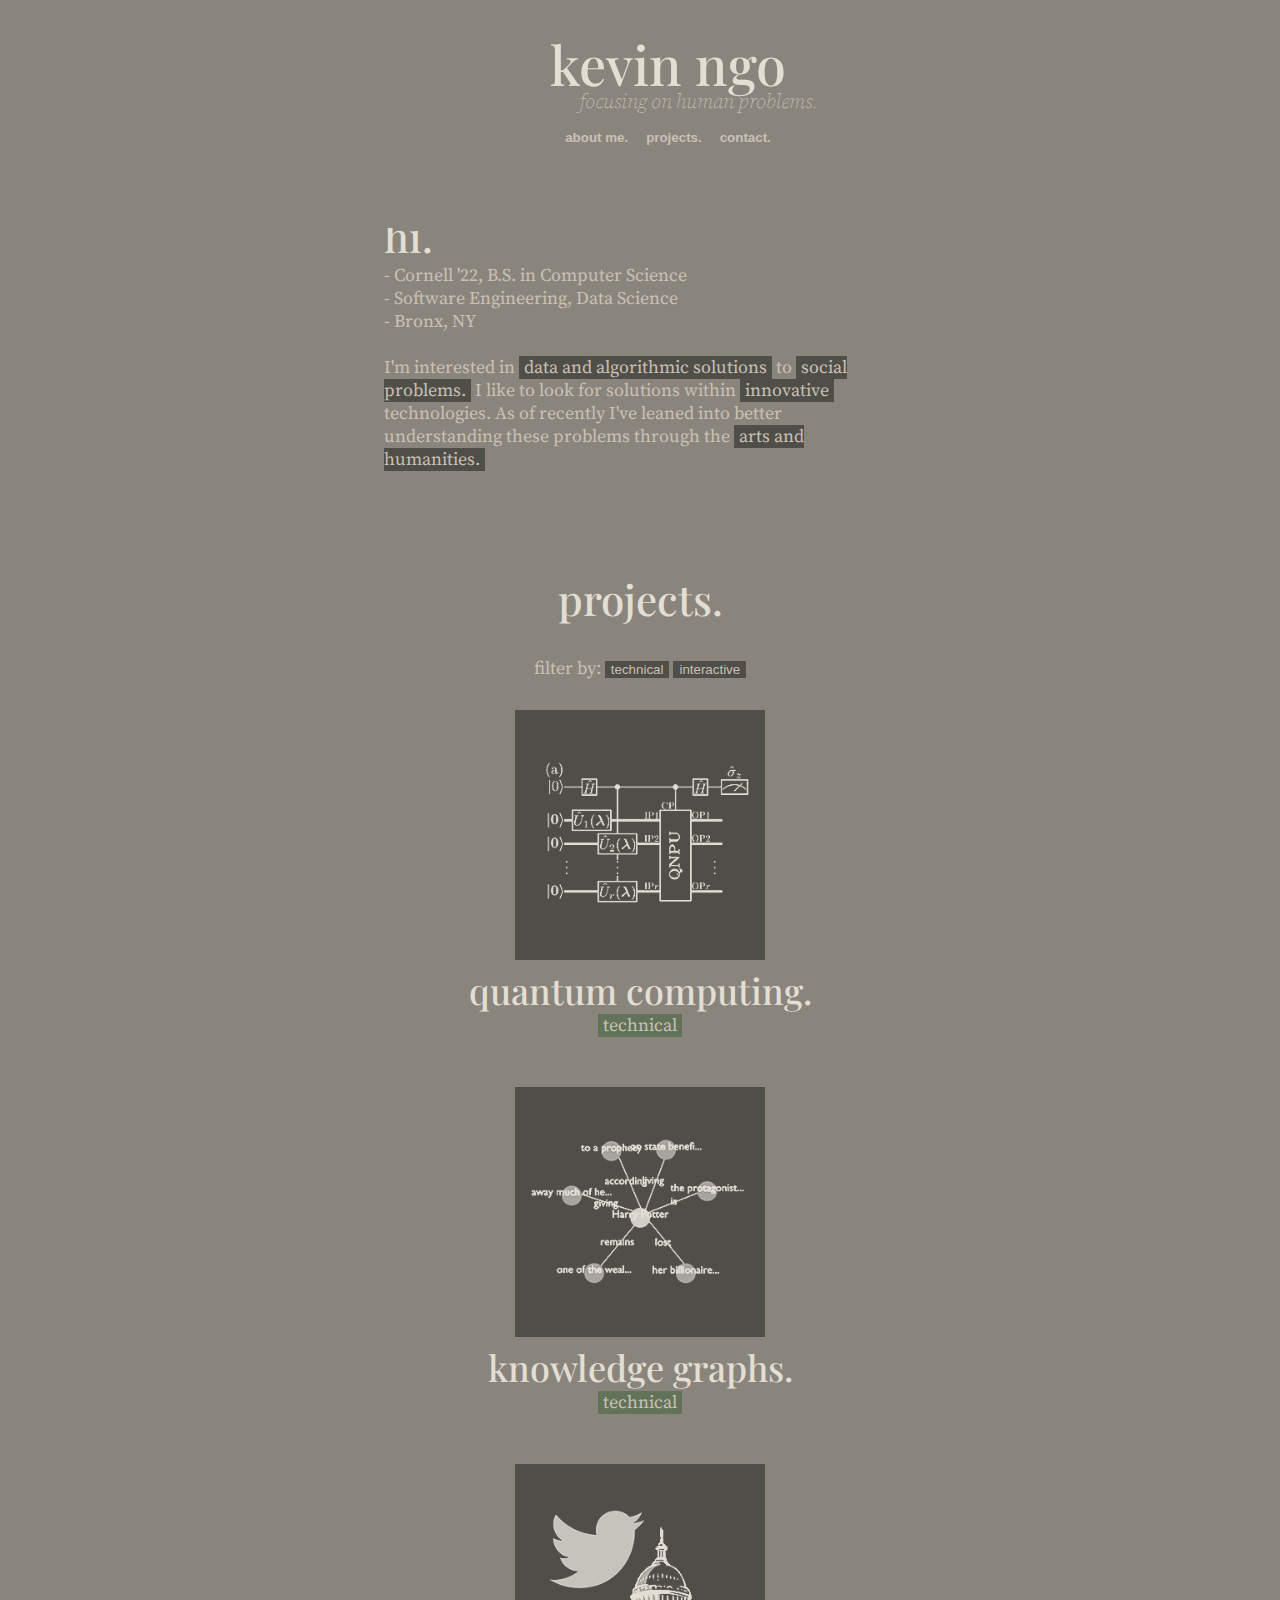
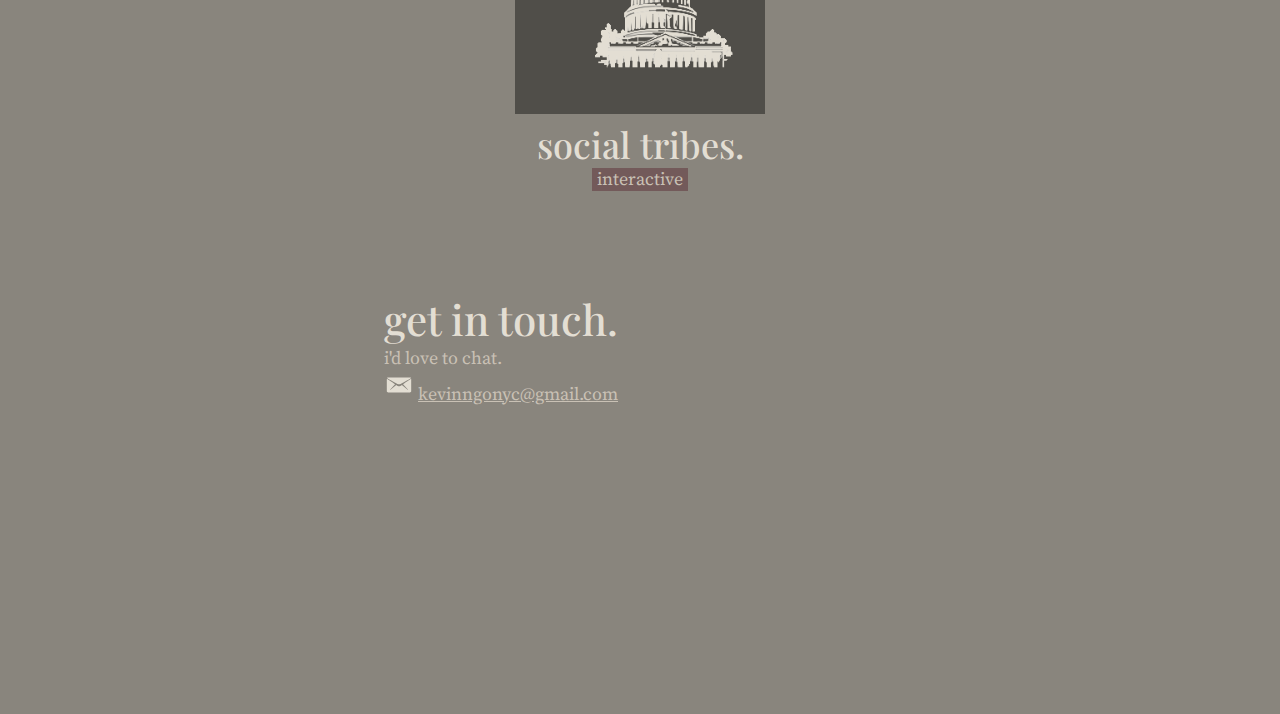
==== commit 00641c73: "Update index.html" ====
--- a/index.html
+++ b/index.html
@@ -246,9 +246,9 @@
       - Bronx, NY<br> <br>
       I'm interested in <span class="emphasis">data and algorithmic solutions</span> to 
       <span class="emphasis">social problems.</span> I like to look for solutions
-      within <span class="emphasis">innovative</span> technologies, 
-      and more recently I've leaned into better understanding these problems 
-      through the <span class="emphasis">arts and humanities.</span> <br>
+      within <span class="emphasis">innovative</span> technologies. As of recently I've 
+      leaned into better understanding these problems through the 
+      <span class="emphasis">arts and humanities.</span> <br>
     </div>
     </div>
   </div>
